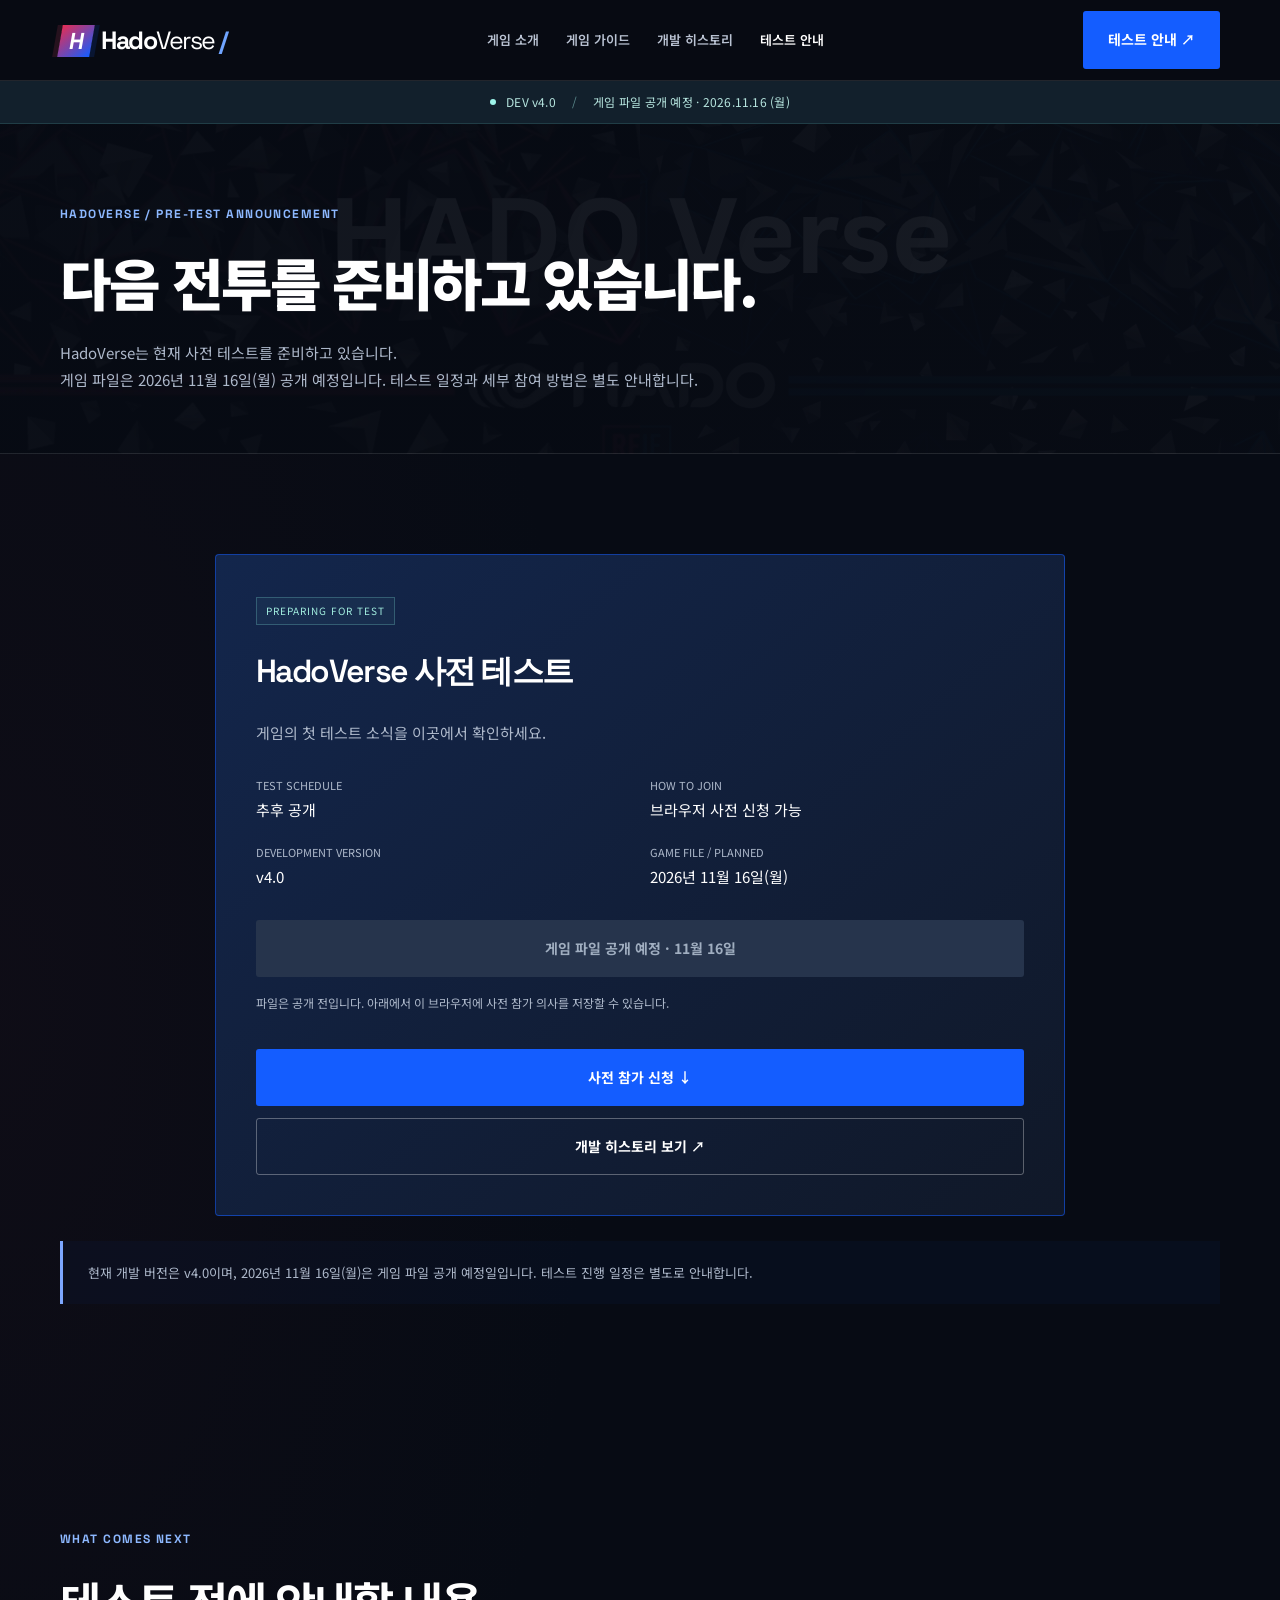
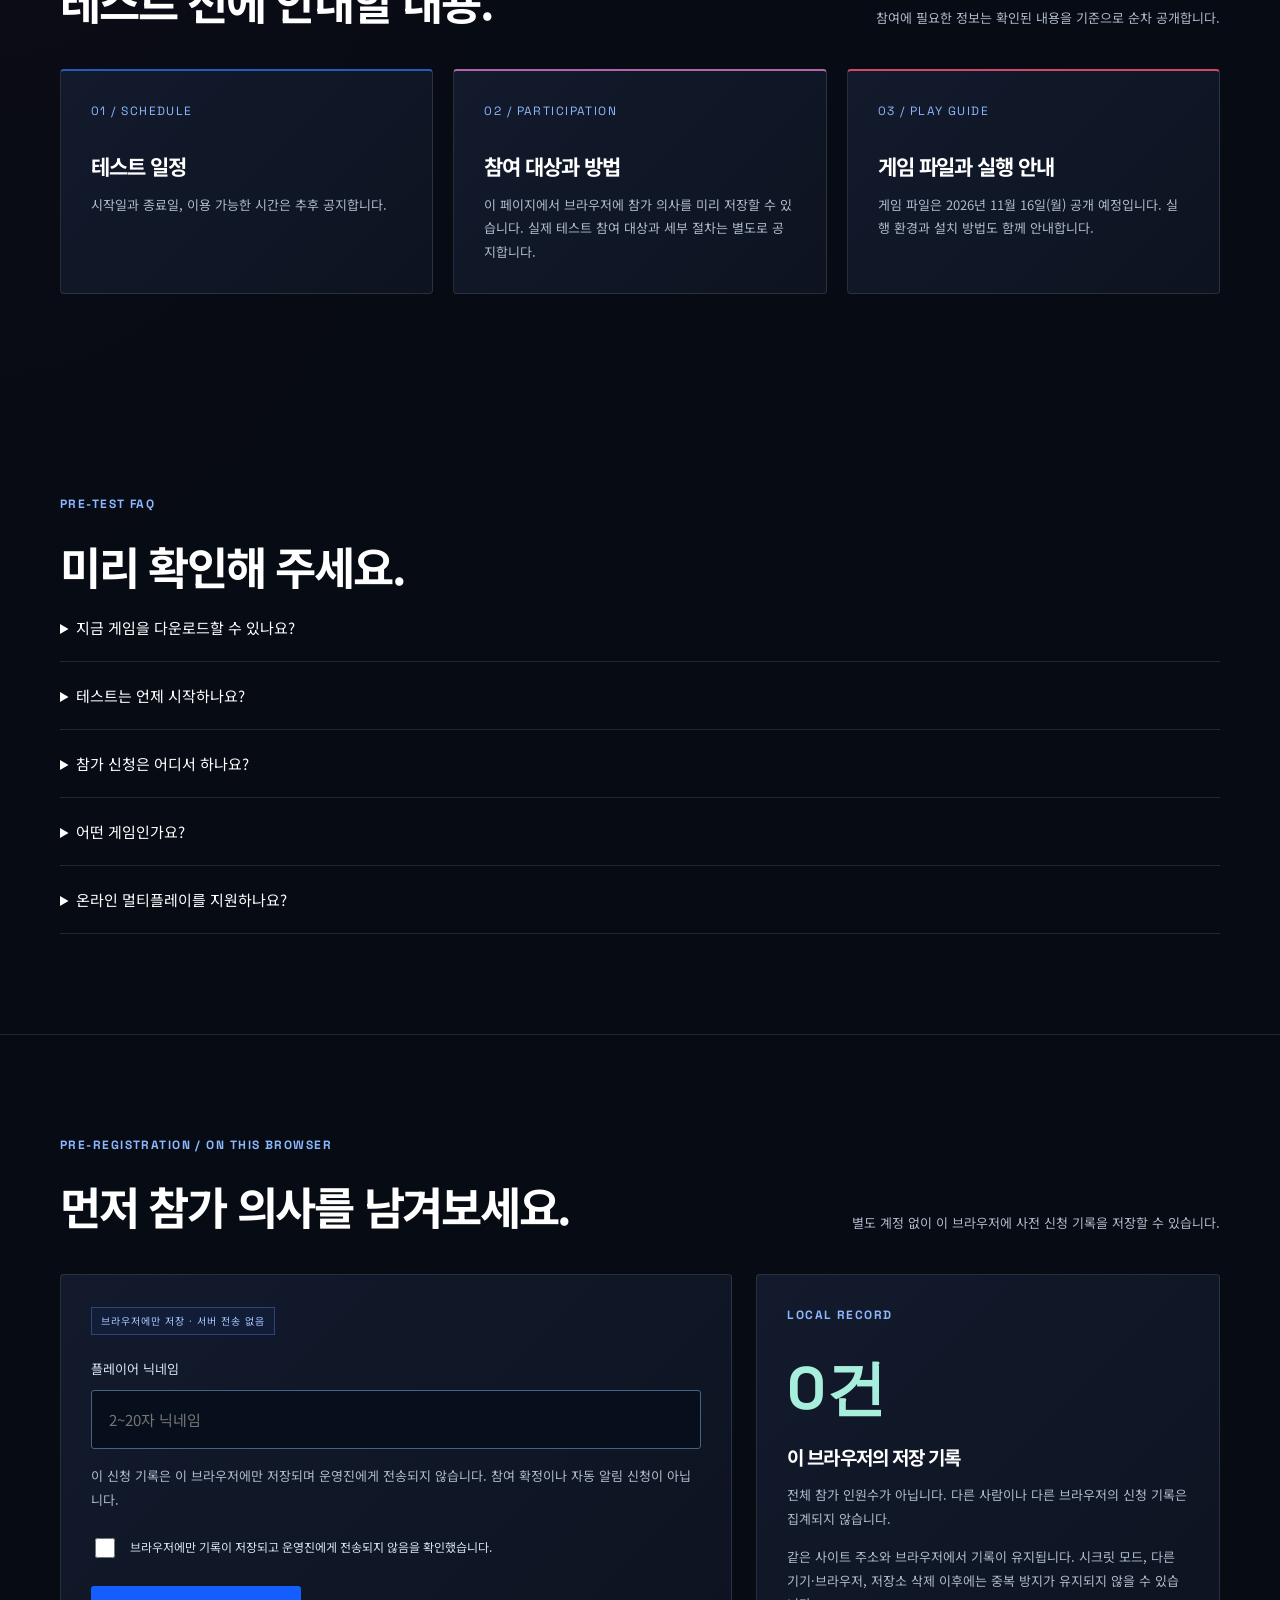
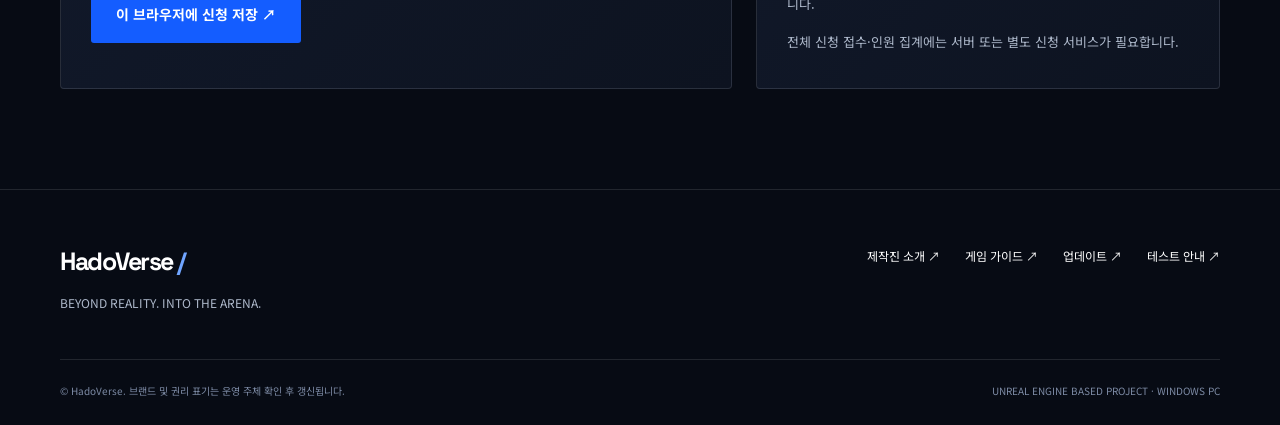
==== download.html @ 00936b9b "Add files via upload" ====
<!DOCTYPE html><html lang="ko"><head><meta charset="UTF-8"><meta name="viewport" content="width=device-width, initial-scale=1"><meta name="description" content="HadoVerse 사전 테스트 소식과 게임 소개, 개발 이력 및 FORMETA 제작진을 확인하세요."><meta name="theme-color" content="#070B14"><meta property="og:title" content="HadoVerse 테스트 안내"><meta property="og:description" content="속도, 전략, 에너지 컨트롤이 만나는 미래형 아레나."><meta property="og:image" content="assets/images/hado-title.webp"><meta property="og:type" content="website"><meta property="og:locale" content="ko_KR"><title>HadoVerse 테스트 안내</title><link rel="stylesheet" href="css/style.css"><link rel="stylesheet" href="css/responsive.css"></head><body><a class="skip" href="#main">본문으로 건너뛰기</a><header><div class="wrap nav"><a class="brand" href="index.html" aria-label="HadoVerse 홈"><span class="brandmark">H</span>Hado<span style="font-weight:400">Verse</span><i> /</i></a><button class="menu" aria-label="메뉴 열기" aria-expanded="false" aria-controls="navigation">☰</button><nav class="links" id="navigation" aria-label="주 메뉴"><a href="index.html#about">게임 소개</a><a href="guide.html">게임 가이드</a><a href="updates.html">개발 히스토리</a><a href="download.html">테스트 안내</a></nav><a class="btn" href="download.html">테스트 안내 ↗</a></div></header><div class="pretest-strip"><span class="status-dot"></span>DEV v4.0 <span class="strip-divider">/</span> 게임 파일 공개 예정 · 2026.11.16 (월)</div><main id="main"><section class="subhero"><div class="wrap"><div class="eyebrow">HADOVERSE / PRE-TEST ANNOUNCEMENT</div><h1>다음 전투를 준비하고 있습니다.</h1><p>HadoVerse는 현재 사전 테스트를 준비하고 있습니다.<br>게임 파일은 2026년 11월 16일(월) 공개 예정입니다. 테스트 일정과 세부 참여 방법은 별도 안내합니다.</p></div></section><section class="block"><div class="wrap"><div class="download-grid"><article class="release"><span class="tag">PREPARING FOR TEST</span><h2>HadoVerse 사전 테스트</h2><p>게임의 첫 테스트 소식을 이곳에서 확인하세요.</p><dl><div><dt>TEST SCHEDULE</dt><dd>추후 공개</dd></div><div><dt>HOW TO JOIN</dt><dd>브라우저 사전 신청 가능</dd></div><div><dt>DEVELOPMENT VERSION</dt><dd data-version></dd></div><div><dt>GAME FILE / PLANNED</dt><dd data-planned-date>2026년 11월 16일(월)</dd></div></dl><button class="btn" disabled>게임 파일 공개 예정 · 11월 16일</button><p class="note">파일은 공개 전입니다. 아래에서 이 브라우저에 사전 참가 의사를 저장할 수 있습니다.</p><div class="actions"><a href="#register" class="btn">사전 참가 신청 ↓</a><a href="updates.html" class="btn outline">개발 히스토리 보기 ↗</a></div></article></div><div class="notice">현재 개발 버전은 v4.0이며, 2026년 11월 16일(월)은 게임 파일 공개 예정일입니다. 테스트 진행 일정은 별도로 안내합니다.</div></div></section><section class="block"><div class="wrap"><div class="section-head"><div><div class="eyebrow">WHAT COMES NEXT</div><h2>테스트 전에 안내할 내용.</h2></div><p>참여에 필요한 정보는 확인된 내용을 기준으로 순차 공개합니다.</p></div><div class="rules"><article class="card"><div class="number">01 / SCHEDULE</div><h3>테스트 일정</h3><p>시작일과 종료일, 이용 가능한 시간은 추후 공지합니다.</p></article><article class="card"><div class="number">02 / PARTICIPATION</div><h3>참여 대상과 방법</h3><p>이 페이지에서 브라우저에 참가 의사를 미리 저장할 수 있습니다. 실제 테스트 참여 대상과 세부 절차는 별도로 공지합니다.</p></article><article class="card"><div class="number">03 / PLAY GUIDE</div><h3>게임 파일과 실행 안내</h3><p>게임 파일은 2026년 11월 16일(월) 공개 예정입니다. 실행 환경과 설치 방법도 함께 안내합니다.</p></article></div></div></section><section class="block"><div class="wrap"><div class="eyebrow">PRE-TEST FAQ</div><h2>미리 확인해 주세요.</h2><details><summary>지금 게임을 다운로드할 수 있나요?</summary><p>현재는 다운로드를 제공하지 않습니다. 게임 파일은 2026년 11월 16일(월) 공개 예정입니다.</p></details><details><summary>테스트는 언제 시작하나요?</summary><p>일정은 아직 확정되지 않았습니다. 확정되면 이 페이지에서 안내합니다.</p></details><details><summary>참가 신청은 어디서 하나요?</summary><p>이 페이지의 사전 참가 신청에서 기록을 저장할 수 있습니다. 브라우저에만 저장되며 운영진에게 전송되지 않습니다. 실제 참여 절차는 별도 공지합니다.</p></details><details><summary>어떤 게임인가요?</summary><p>HadoVerse는 Unreal Engine 기반 아레나 액션 게임입니다. 초기 체험 버전에서 AI 1:1 대전 및 플레이 체험을 구현했으며, 테스트 제공 콘텐츠는 별도 안내합니다.</p></details><details><summary>온라인 멀티플레이를 지원하나요?</summary><p>이번 테스트의 제공 기능과 온라인 멀티플레이 지원 여부는 확정 후 안내합니다.</p></details></div></section><section class="block registration-section" id="register"><div class="wrap"><div class="section-head"><div><div class="eyebrow">PRE-REGISTRATION / ON THIS BROWSER</div><h2>먼저 참가 의사를 남겨보세요.</h2></div><p>별도 계정 없이 이 브라우저에 사전 신청 기록을 저장할 수 있습니다.</p></div><div class="registration-layout"><div class="card registration-card"><span class="tag">브라우저에만 저장 · 서버 전송 없음</span><form id="registration-form"><label for="registration-name">플레이어 닉네임</label><input id="registration-name" name="nickname" type="text" minlength="2" maxlength="20" placeholder="2~20자 닉네임" autocomplete="nickname" required aria-describedby="registration-help"><p id="registration-help" class="note">이 신청 기록은 이 브라우저에만 저장되며 운영진에게 전송되지 않습니다. 참여 확정이나 자동 알림 신청이 아닙니다.</p><label class="registration-consent"><input id="registration-consent" type="checkbox" required><span>브라우저에만 기록이 저장되고 운영진에게 전송되지 않음을 확인했습니다.</span></label><button type="submit" class="btn" id="registration-submit">이 브라우저에 신청 저장 ↗</button></form><div id="registration-receipt" hidden><h3>신청 기록을 저장했습니다.</h3><p id="registration-saved-name"></p><p id="registration-saved-date" class="note"></p><p class="note">이 브라우저에는 이미 기록이 있어 추가 신청할 수 없습니다. 파일 공개일에 이 페이지를 다시 확인해 주세요.</p></div><p id="registration-message" role="status" aria-live="polite" class="note"></p><noscript><p>신청 기록 저장에는 JavaScript가 필요합니다.</p></noscript></div><aside class="card registration-info"><div class="eyebrow">LOCAL RECORD</div><span class="registration-count" id="registration-count">—</span><h3>이 브라우저의 저장 기록</h3><p>전체 참가 인원수가 아닙니다. 다른 사람이나 다른 브라우저의 신청 기록은 집계되지 않습니다.</p><p class="note">같은 사이트 주소와 브라우저에서 기록이 유지됩니다. 시크릿 모드, 다른 기기·브라우저, 저장소 삭제 이후에는 중복 방지가 유지되지 않을 수 있습니다.</p><p class="note">전체 신청 접수·인원 집계에는 서버 또는 별도 신청 서비스가 필요합니다.</p></aside></div></div></section></main><footer><div class="wrap"><div class="footer-top"><div><a class="brand" href="index.html">HadoVerse<i> /</i></a><p>BEYOND REALITY. INTO THE ARENA.</p></div><div class="footer-links"><a href="updates.html#history-v1">제작진 소개 ↗</a><a href="guide.html">게임 가이드 ↗</a><a href="updates.html">업데이트 ↗</a><a href="download.html">테스트 안내 ↗</a></div></div><div class="footer-bottom"><span>© HadoVerse. 브랜드 및 권리 표기는 운영 주체 확인 후 갱신됩니다.</span><span>UNREAL ENGINE BASED PROJECT · WINDOWS PC</span></div></div></footer><script src="js/config.js"></script><script src="js/main.js"></script><script src="js/download.js"></script><script src="js/registration.js"></script></body></html>
---- css/style.css ----
@import url('https://fonts.googleapis.com/css2?family=Noto+Sans+KR:wght@400;500;600;700;800;900&family=Space+Grotesk:wght@400;500;600;700&display=swap');
:root{--blue:#145dff;--lime:#d8ff45;--bg:#070b14;--surface:#101828;--muted:#a0aec0;--line:#ffffff20}*{box-sizing:border-box}html{scroll-behavior:smooth;scroll-padding-top:100px}body{margin:0;background:var(--bg);color:white;font:15px/1.8 'Noto Sans KR',sans-serif}a{color:inherit;text-decoration:none}button{font:inherit;cursor:pointer}button,a{touch-action:manipulation}button:focus-visible,a:focus-visible,summary:focus-visible{outline:3px solid var(--lime);outline-offset:5px}h1,h2,h3,p{margin:0}h1,h2,h3{line-height:1.25;letter-spacing:-.05em}h1{font-size:clamp(42px,5.5vw,78px);font-weight:900}h2{font-size:clamp(30px,3.5vw,48px)}h3{font-size:24px}p{color:var(--muted)}.wrap{max-width:1240px;margin:auto;padding:0 40px}.mono,.eyebrow,.number{font-family:'Space Grotesk',sans-serif;letter-spacing:.12em}.eyebrow{font-size:12px;font-weight:700;color:var(--lime);margin-bottom:22px}.skip{position:fixed;top:-100px;z-index:999;background:var(--lime);color:#070b14;padding:12px}.skip:focus{top:0}header{position:sticky;top:0;z-index:50;border-bottom:1px solid var(--line);background:#070b14e8;backdrop-filter:blur(20px)}.nav{height:84px;display:flex;align-items:center;justify-content:space-between;gap:25px}.brand{font:700 25px 'Space Grotesk',sans-serif;letter-spacing:-1.5px;white-space:nowrap}.brand i{color:var(--lime);font-style:normal}.brandmark{display:inline-grid;place-items:center;background:var(--blue);width:32px;height:32px;margin-right:9px;transform:skew(-10deg);font-size:23px}.links{display:flex;gap:27px;font-size:13px;font-weight:600}.links a{color:#bac3d3}.links a:hover,.links a[aria-current]{color:white}.btn{display:inline-flex;align-items:center;justify-content:center;gap:15px;padding:15px 24px;background:var(--blue);border:1px solid transparent;color:white;font-weight:700;font-size:14px;transition:background .2s,transform .2s}.btn:hover{background:#3474ff;transform:translateY(-2px)}.btn.outline{background:transparent;border-color:#ffffff50}.btn.light{background:var(--lime);color:#070b14}.btn:disabled{cursor:not-allowed;transform:none;background:#26344c;color:#a0aec0}.menu{display:none;color:white;background:none;border:1px solid var(--line);padding:8px 13px}.hero{position:relative;min-height:690px;overflow:hidden;isolation:isolate;display:flex;align-items:center;border-bottom:1px solid var(--line)}.hero .wrap{width:100%;position:relative;z-index:3}.hero-copy{max-width:660px;padding:88px 0 100px}.hero h1{margin-bottom:25px}.hero p{font-size:16px;max-width:520px}.actions{display:flex;gap:12px;flex-wrap:wrap;margin-top:35px}.arena{position:absolute;inset:0;overflow:hidden;background:radial-gradient(ellipse at 74% 40%,#12329a88,transparent 50%),linear-gradient(130deg,#070b14 24%,#0a1328 72%,#192b43);z-index:-2}.arena:after{content:'';position:absolute;inset:0;background:linear-gradient(90deg,#070b14 10%,#070b14cc 35%,transparent 80%),linear-gradient(0deg,#070b14,transparent 35%)}.court{position:absolute;width:900px;height:640px;top:90px;left:48%;border:2px solid #416bff;transform:perspective(700px) rotateX(60deg) rotateZ(-30deg);background:repeating-linear-gradient(0deg,transparent 0 79px,#2753b63b 80px),repeating-linear-gradient(90deg,transparent 0 79px,#2753b63b 80px);box-shadow:0 0 80px #145dff40,inset 0 0 90px #145dff30}.court:before{content:'';position:absolute;inset:70px;border:2px solid #64d9ff55}.orb{position:absolute;left:74%;top:35%;width:145px;height:145px;border:2px solid #d8ff4580;border-radius:50%;background:radial-gradient(circle at 30% 30%,#efffc0,#a0da1570 15%,#4f82ff20 65%);box-shadow:0 0 85px #145dff88}.orb:before,.orb:after{content:'';position:absolute;inset:-25px;border:1px solid #d8ff452e;border-radius:50%;transform:rotateX(65deg) rotate(-30deg)}.orb:after{inset:-50px;transform:rotateY(65deg)}.media-label{position:absolute;right:30px;bottom:26px;z-index:5;font:10px 'Space Grotesk',sans-serif;color:#b3c1dc;letter-spacing:.16em;border:1px solid #ffffff30;padding:7px 12px;background:#070b14b0}.hero-foot{position:absolute;bottom:28px;left:40px;z-index:5;font-size:10px;color:#9ba9c1;letter-spacing:.2em}.stats{display:grid;grid-template-columns:repeat(3,1fr);border-bottom:1px solid var(--line)}.stat{padding:25px 30px;border-right:1px solid var(--line);display:flex;align-items:center;justify-content:center;gap:18px}.stat:last-child{border:0}.stat b{font:600 34px 'Space Grotesk',sans-serif}.stat span{font-size:11px;color:var(--muted)}section.block{padding:100px 0}.section-head{display:flex;justify-content:space-between;align-items:end;gap:25px;margin-bottom:40px}.section-head p{max-width:370px;font-size:13px}.split{display:grid;grid-template-columns:1fr 1fr;gap:65px;align-items:center}.copy p{margin-top:24px}.media{position:relative;min-height:350px;border:1px solid var(--line);overflow:hidden;background:#0d1527}.media .arena{z-index:0}.media .arena:after{background:linear-gradient(0deg,#070b14aa,transparent)}.media .court{left:4%;top:-20px}.media .orb{left:55%;top:20%;width:100px;height:100px}.placeholder-title{position:absolute;bottom:40px;left:30px;font:600 26px 'Space Grotesk',sans-serif;letter-spacing:.04em;z-index:2}.tag{display:inline-block;color:var(--lime);font-size:10px;padding:4px 9px;border:1px solid #d8ff4540;background:#d8ff450b;letter-spacing:.1em}.rules,.features{display:grid;grid-template-columns:repeat(3,1fr);gap:20px}.card{padding:30px;background:var(--surface);border:1px solid var(--line)}.card .number{color:var(--lime);font-size:12px;margin-bottom:30px}.card h3{font-size:21px;margin-bottom:14px}.card p{font-size:13px}.modes{display:grid;grid-template-columns:repeat(4,1fr);gap:15px}.mode{position:relative;min-height:330px;border:1px solid var(--line);padding:25px;display:flex;flex-direction:column;justify-content:end;overflow:hidden;background:linear-gradient(160deg,#12203b,#0a101d);transition:transform .25s,border-color .25s}.mode:hover{transform:translateY(-7px);border-color:var(--accent)}.mode:before{content:'';position:absolute;width:170px;height:170px;top:30px;left:26%;border:2px solid var(--accent);transform:rotate(30deg);opacity:.5;box-shadow:inset 0 0 50px #145dff44}.mode:nth-child(2):before{border-radius:50%}.mode:nth-child(3):before{border-radius:50% 50% 10% 10%;transform:rotate(0)}.mode:nth-child(4):before{transform:rotate(45deg);width:110px;height:110px;top:65px}.mode .number{position:absolute;top:20px;left:22px;color:var(--accent);font-size:11px}.mode h3{position:relative;font:600 24px 'Space Grotesk',sans-serif;margin-bottom:10px}.mode p{position:relative;font-size:12px}.mode .tag{align-self:start;margin-top:15px;color:var(--muted);border-color:var(--line)}.gallery{display:grid;grid-template-columns:repeat(3,1fr);gap:16px}.gallery button{padding:0;text-align:left;color:white;width:100%;cursor:zoom-in}.gallery .media{min-height:225px}.gallery .placeholder-title{font-size:18px;bottom:45px}.gallery .media-label{left:15px;right:auto;bottom:15px;font-size:8px}.gallery img{width:100%;height:225px;object-fit:cover;display:block}.cta{padding:75px 40px;background:var(--blue);position:relative;overflow:hidden;display:flex;justify-content:space-between;align-items:center;gap:30px}.cta h2{font-family:'Space Grotesk',sans-serif;font-size:clamp(28px,4vw,50px);letter-spacing:-.04em}.cta p{color:#d1e0ff;margin-top:15px}.cta .eyebrow{color:var(--lime)}footer{padding:55px 0 25px;border-top:1px solid var(--line)}.footer-top{display:flex;justify-content:space-between;gap:25px}.footer-top p{font-size:12px;margin-top:15px}.footer-links{display:flex;gap:25px;font-size:12px}.footer-bottom{margin-top:45px;padding-top:22px;border-top:1px solid var(--line);display:flex;justify-content:space-between;font-size:10px;color:#7d8ba5}.subhero{padding:80px 0 60px;background:radial-gradient(ellipse at 85% 0%,#145dff24,transparent 55%)}.subhero h1{font-size:56px}.subhero p{margin-top:22px}.download-grid{display:grid;grid-template-columns:1.5fr 1fr;gap:24px}.release{padding:40px;border:1px solid #145dff88;background:linear-gradient(140deg,#13264c,#101828)}.release h2{font:600 32px 'Space Grotesk',sans-serif;margin:25px 0}.release dl{display:grid;grid-template-columns:1fr 1fr;gap:20px;margin:30px 0}.release dt{color:var(--muted);font-size:11px}.release dd{margin:0;font-size:15px}.release .btn{width:100%}.note{font-size:12px;margin-top:15px}.steps{counter-reset:step;display:grid;grid-template-columns:repeat(5,1fr);gap:15px}.step{border-top:1px solid var(--line);padding:20px 0}.step:before{counter-increment:step;content:'STEP 0' counter(step);font:12px 'Space Grotesk',sans-serif;letter-spacing:.12em;color:var(--lime)}.step h3{font-size:16px;margin:22px 0 12px}.step p{font-size:12px}.requirements{width:100%;border-collapse:collapse;font-size:13px}.requirements th,.requirements td{text-align:left;border-bottom:1px solid var(--line);padding:20px}.requirements th{background:var(--surface)}details{border-bottom:1px solid var(--line);padding:20px 0}summary{font-size:15px;cursor:pointer}details p{padding:16px 20px 0 0;font-size:13px}.controls{display:grid;grid-template-columns:repeat(5,1fr);gap:15px}.controls .card{padding:25px 20px}.key{display:block;border:1px solid #ffffff40;text-align:center;padding:16px;font-size:14px;margin-bottom:22px;font-family:'Space Grotesk',sans-serif}.controls h3{font-size:15px}.notice{padding:20px 25px;border-left:3px solid var(--lime);background:#d8ff4508;font-size:13px;color:var(--muted);margin:25px 0}.empty{padding:50px;border:1px dashed #ffffff30;text-align:center}.empty h3{margin-bottom:16px}.modal{border:1px solid #ffffff40;background:#0b1222;color:white;padding:20px;width:min(95vw,1000px);max-height:95vh}.modal::backdrop{background:#000d;backdrop-filter:blur(6px)}.modal .media{min-height:55vh}.modal img{max-width:100%;max-height:65vh;display:block;margin:auto}.modal-tools{display:flex;justify-content:space-between;gap:15px;margin-top:15px}.modal button{background:#18243b;color:white;border:1px solid var(--line);padding:10px 18px}.reveal{transition:opacity .5s,transform .5s}.js-motion .reveal:not(.shown){opacity:0;transform:translateY(15px)}.hidden,[hidden]{display:none!important}.video{position:absolute;inset:0;width:100%;height:100%;object-fit:cover;z-index:-1;opacity:.45}code{overflow-wrap:anywhere;color:#c7d7f5}
/* Supplied HadoVerse artwork: red/blue identity + cosmic arena photography */
:root{--surface:#101522;--red:#ef476c;--muted:#aeb9cb;--line:#ffffff1c}
body{background:radial-gradient(ellipse at 0 28%,#42192720,transparent 33%),#070b14}
header{background:#080b13ee}.nav{height:80px}.brandmark{background:linear-gradient(135deg,#e52d54,var(--blue));box-shadow:-5px 0 0 #ef476c22,5px 0 0 #145dff22}.brand i{color:#70a5ff}
.image-hero{height:min(820px,calc(58vw + 130px));min-height:710px;display:flex;align-items:flex-end;background:#080a11;isolation:isolate}
.hero-art{position:absolute;inset:0;width:100%;height:100%;object-fit:cover;object-position:center 35%;z-index:-3}
.hero-shade{position:absolute;inset:0;z-index:-2;background:linear-gradient(0deg,#070b14 0%,#070b14e8 13%,#070b14b5 30%,#070b1420 52%,transparent 72%,#070b1445)}
.image-hero .wrap{z-index:1}.image-hero .hero-copy{padding:0 0 55px;max-width:760px}.image-hero h1{font-size:clamp(36px,3.9vw,57px);line-height:1.25;margin-bottom:16px;letter-spacing:-.055em;text-wrap:balance}.image-hero p{color:#d0d9e8;font-size:14px}.image-hero .eyebrow{margin-bottom:13px;color:#9dc4ff}.image-hero .actions{margin-top:25px}.hero-kicker{position:absolute;top:26px;left:40px;right:40px;display:flex;justify-content:space-between;color:#d2d9e5;font-size:10px;letter-spacing:.18em}.hero-kicker span:first-child:before{content:'';display:inline-block;background:#ef476c;width:6px;height:6px;margin-right:10px;border-radius:50%}.hero-scroll{position:absolute;right:40px;bottom:55px;font-size:10px;letter-spacing:.15em;color:#aeb9cb}.hero-scroll span{display:inline-block;margin-left:10px;font-size:17px}
.btn{border-radius:3px;min-height:48px}.btn.outline:hover{border-color:#9dc4ff;background:#145dff18}.btn.light{background:white;color:#0a1325}.btn.light:hover{background:#dfeaff}.eyebrow{color:#8db8ff}.stats{background:#0c1220;border:1px solid var(--line);position:relative;margin-top:-1px}.stats b{font-size:38px}.stat{padding:28px 30px}.stat:first-child b{color:#f2849d}.stat:last-child b{color:#87b4ff}.number{color:#8db8ff!important}
.split{grid-template-columns:1.16fr 1fr;gap:55px}.game-media{margin:0;position:relative;background:#101522;border:1px solid #ffffff24;overflow:hidden;align-self:center}.game-media img{width:100%;height:auto;aspect-ratio:16/9;object-fit:contain;display:block;background:#0a0e18}.game-media figcaption{display:flex;align-items:center;gap:9px;padding:14px 17px;font-family:'Space Grotesk','Noto Sans KR',sans-serif;font-size:10px;letter-spacing:.08em;color:#c1cada;background:#101522}.image-dot{height:5px;width:5px;background:#ef7298;border-radius:50%;flex:none}.image-index{margin-left:auto;font-size:9px;color:#7485a0}.copy h2{font-family:'Space Grotesk','Noto Sans KR',sans-serif;font-size:42px}.copy p{font-size:14px}.card{background:linear-gradient(135deg,#121a2c,#0d1320);border-radius:4px}.rules .card{border-top:2px solid #285abe}.rules .card:nth-child(2){border-top-color:#b166aa}.rules .card:nth-child(3){border-top-color:#d6466c}
.mode{border-radius:4px;background:linear-gradient(160deg,#152038,#0a101d)}.mode:after{content:'';position:absolute;inset:0;background-image:linear-gradient(0deg,#070b14 1%,#070b1450 60%),url('../assets/images/hado-title.webp');background-size:cover;background-position:center;opacity:.22;pointer-events:none}.mode .number,.mode h3,.mode p,.mode .tag{z-index:2}.mode:before{z-index:1;opacity:.7}.mode .tag{font-size:10px}.mode:hover:after{opacity:.35}
.gallery{grid-template-columns:1.45fr 1fr;gap:22px}.gallery button{display:block;border:1px solid #ffffff24;border-radius:4px;background:#101522;overflow:hidden;min-width:0;cursor:zoom-in;transition:transform .25s,border-color .25s}.gallery button:hover{transform:translateY(-5px);border-color:#729fff}.gallery img{height:auto;aspect-ratio:16/9;object-fit:contain;background:#05070c;transition:filter .25s}.gallery button:hover img{filter:brightness(1.1)}.gallery-caption{display:flex;justify-content:space-between;align-items:center;gap:15px;padding:17px 20px;color:white}.gallery-caption strong{font:500 13px 'Space Grotesk','Noto Sans KR',sans-serif;letter-spacing:.02em}.gallery-caption span{font-size:11px;color:#9eaec6}.gallery-caption b{font-size:20px;color:#8db8ff;font-weight:400}.gallery button:nth-child(2){align-self:start}
.cta{background:#101b35;border:1px solid #2854a1;border-radius:4px;isolation:isolate;gap:25px}.cta:before{content:'';position:absolute;inset:0;z-index:-1;background:linear-gradient(90deg,#0a1739f5,#0a1739d9 55%,#0a173980),url('../assets/images/hado-hero.webp') center 50%/cover;opacity:.9}.cta h2{font-size:45px}.cta .eyebrow{color:#8db8ff}.cta p{color:#c8d4eb}.subhero{background:linear-gradient(110deg,#070b14f5,#070b14ed),url('../assets/images/hado-title.webp') center 25%/cover;border-bottom:1px solid var(--line)}.download-grid{align-items:stretch}.download-grid .game-media{align-self:center}.release{border-radius:4px}.guide-visual{padding-top:45px}.guide-visual .game-media{max-width:1000px;margin:auto}.guide-visual img{max-height:530px}.tag{color:#a9c8ff;border-color:#6494ff55;background:#145dff10}.notice{border-left-color:#7da7ff;background:#145dff0a}.requirements caption{color:#9bbcff}
@media(min-width:1500px){.image-hero{height:860px;min-height:860px}.image-hero .hero-copy{padding-bottom:65px}.hero-shade{background:linear-gradient(0deg,#070b14 0%,#070b14ed 10%,#070b14b5 27%,#070b1420 47%,transparent 65%)}}
@media(max-width:1000px){.hero-scroll{display:none}.image-hero{min-height:650px;height:720px}.hero-art{object-fit:cover;object-position:center top}.hero-shade{background:linear-gradient(0deg,#070b14 0%,#070b14ed 22%,#070b1490 42%,transparent 68%)}.split{gap:30px}.copy h2{font-size:34px}.gallery{grid-template-columns:1fr 1fr}.gallery-caption{padding:15px;align-items:start}.gallery-caption span{display:block}.cta h2{font-size:35px}}
@media(max-width:700px){.nav{height:70px}.image-hero{display:block;height:auto;min-height:0;overflow:hidden}.hero-art{position:relative;inset:auto;object-fit:contain;object-position:center;width:100%;height:auto;aspect-ratio:16/9;z-index:0}.hero-shade{background:linear-gradient(0deg,#070b14 1%,transparent 100%);top:0;bottom:auto;height:calc(100vw * .5625);z-index:0;opacity:.2}.hero-kicker{display:none}.image-hero .hero-copy{padding:30px 0 40px;max-width:none}.image-hero h1{font-size:clamp(30px,6.8vw,44px);line-height:1.3}.image-hero .eyebrow{font-size:10px}.image-hero p{font-size:13px}.image-hero .actions{gap:10px}.image-hero .btn{padding:13px 16px;font-size:12px}.split{grid-template-columns:1fr}.stats b{font-size:28px}.stat{padding:22px 8px}.copy h2{font-size:34px}.gallery{grid-template-columns:1fr}.gallery-caption{padding:16px}.game-media figcaption{font-size:9px;gap:6px;padding:12px}.image-index{font-size:8px}.cta h2{font-size:32px}.cta{padding:40px 25px}.footer-links a{padding:8px 0}.hero .actions{margin-top:23px}}
@media(prefers-reduced-motion:reduce){.gallery button,.gallery img,.mode{transition:none}.gallery button:hover{transform:none}}
---- css/responsive.css ----
@media(max-width:1000px){.wrap{padding:0 25px}.links{gap:16px}.nav>.btn{display:none}.modes{grid-template-columns:repeat(2,1fr)}.split{gap:30px}.steps{grid-template-columns:repeat(3,1fr)}.controls{grid-template-columns:repeat(3,1fr)}}@media(max-width:700px){.nav{height:70px}.menu{display:block}.links{display:none;position:absolute;top:70px;left:0;right:0;padding:25px;background:#0b1222;flex-direction:column;border-bottom:1px solid var(--line)}.links.open{display:flex}.hero{min-height:650px}.hero-copy{padding:70px 0 100px}.hero p{font-size:14px}.hero .orb{left:60%;opacity:.5}.hero .arena:after{background:linear-gradient(90deg,#070b14ed,#070b1470)}.hero-foot{left:25px;font-size:8px}.stats .stat{padding:20px 8px;display:block;text-align:center}.stat b{font-size:27px}.stat span{display:block;margin-top:6px}.split,.download-grid{grid-template-columns:1fr}.rules,.features{grid-template-columns:1fr}.section-head{display:block}.section-head>p{margin-top:20px}.gallery{grid-template-columns:1fr 1fr}.gallery .media{min-height:180px}.gallery .placeholder-title{font-size:13px;left:15px}.modes{gap:10px}.mode{min-height:300px;padding:18px}.mode h3{font-size:21px}.mode:before{left:15%;width:130px;height:130px}.block,section.block{padding:65px 0}.cta{display:block;padding:45px 25px}.cta .btn{margin-top:30px}.footer-top,.footer-bottom{display:block}.footer-links{margin-top:28px;flex-wrap:wrap}.footer-bottom span{display:block;margin-top:12px}.subhero h1{font-size:40px}.steps,.controls{grid-template-columns:repeat(2,1fr)}.release{padding:25px}.requirements{font-size:11px}.requirements td,.requirements th{padding:12px 8px}.media{min-height:280px}}@media(prefers-reduced-motion:reduce){html{scroll-behavior:auto}*,*:before,*:after{animation:none!important;transition:none!important}.js-motion .reveal:not(.shown){opacity:1;transform:none}}@media(min-width:1500px){.image-hero{height:860px;min-height:860px}.image-hero .hero-copy{padding-bottom:65px}.hero-shade{background:linear-gradient(0deg,#070b14 0%,#070b14ed 10%,#070b14b5 27%,#070b1420 47%,transparent 65%)}}
@media(max-width:1000px){.hero-scroll{display:none}.image-hero{min-height:650px;height:720px}.hero-art{object-fit:cover;object-position:center top}.hero-shade{background:linear-gradient(0deg,#070b14 0%,#070b14ed 22%,#070b1490 42%,transparent 68%)}.split{gap:30px}.copy h2{font-size:34px}.gallery{grid-template-columns:1fr 1fr}.gallery-caption{padding:15px;align-items:start}.gallery-caption span{display:block}.cta h2{font-size:35px}}
@media(max-width:700px){.nav{height:70px}.image-hero{display:block;height:auto;min-height:0;overflow:hidden}.hero-art{position:relative;inset:auto;object-fit:contain;object-position:center;width:100%;height:auto;aspect-ratio:16/9;z-index:0}.hero-shade{background:linear-gradient(0deg,#070b14 1%,transparent 100%);top:0;bottom:auto;height:calc(100vw * .5625);z-index:0;opacity:.2}.hero-kicker{display:none}.image-hero .hero-copy{padding:30px 0 40px;max-width:none}.image-hero h1{font-size:clamp(30px,6.8vw,44px);line-height:1.3}.image-hero .eyebrow{font-size:10px}.image-hero p{font-size:13px}.image-hero .actions{gap:10px}.image-hero .btn{padding:13px 16px;font-size:12px}.split{grid-template-columns:1fr}.stats b{font-size:28px}.stat{padding:22px 8px}.copy h2{font-size:34px}.gallery{grid-template-columns:1fr}.gallery-caption{padding:16px}.game-media figcaption{font-size:9px;gap:6px;padding:12px}.image-index{font-size:8px}.cta h2{font-size:32px}.cta{padding:40px 25px}.footer-links a{padding:8px 0}.hero .actions{margin-top:23px}}
@media(prefers-reduced-motion:reduce){.gallery button,.gallery img,.mode{transition:none}.gallery button:hover{transform:none}}

/* FORMETA team and pre-test announcement */
.pretest-strip{display:flex;align-items:center;justify-content:center;gap:10px;background:#12202c;color:#b6e5df;border-bottom:1px solid #76e5dd26;padding:10px 20px;font-size:12px;letter-spacing:.02em}.status-dot{width:6px;height:6px;flex:none;background:#9df4e9;border-radius:50%}.strip-divider{color:#5b888c;margin:0 6px}.team-section{background:linear-gradient(180deg,transparent,#1b393524,transparent)}.team-section .eyebrow{color:#99f3e7}.team-grid{display:grid;grid-template-columns:repeat(3,1fr);gap:18px}.team-card{border:1px solid #86e8db26;background:linear-gradient(135deg,#152126,#0d151e);padding:28px;border-radius:4px}.team-card:first-child{border-top:3px solid #99f3e7}.team-no{font-size:10px;color:#779a9e}.team-card h3{font:700 29px 'Space Grotesk',sans-serif;letter-spacing:.01em;margin:24px 0 8px}.team-role{font-size:12px;color:#99e9dd;margin-bottom:17px}.team-card p{font-size:13px;line-height:1.95}.team-posters{margin-top:35px}.team-posters summary{color:#c1ede8}.poster-grid{display:grid;grid-template-columns:1fr 1fr;gap:22px;margin:25px 0}.poster-grid img{display:block;width:100%;height:auto;border:1px solid #8ef2e22b}.poster-grid a:focus-visible{outline-color:#9df4e9}.milestones{display:grid;grid-template-columns:repeat(3,1fr);gap:20px;margin-top:35px}.milestone:first-child{border-top:3px solid #9df4e9}.milestone h2{font-family:'Space Grotesk',sans-serif;font-size:38px}.milestone h3{font-size:19px;margin:18px 0}.milestone p{margin-bottom:20px}.milestone .note{display:block;font-size:11px;color:#8e9fb8}.history-table-wrap{overflow-x:auto}.history-table-wrap table{min-width:560px}.release .tag{color:#a1eddf;background:#8ff9e70b;border-color:#8ff9e73b}
@media(max-width:1000px){.team-grid{grid-template-columns:repeat(2,1fr)}.milestones{grid-template-columns:1fr}}
@media(max-width:700px){.pretest-strip{font-size:10px;gap:6px;padding:10px 12px}.strip-divider{margin:0 3px}.team-grid{grid-template-columns:1fr}.team-card{padding:25px}.team-card h3{margin-top:17px}.poster-grid{grid-template-columns:1fr}.milestone h2{font-size:32px}}

/* Development history: implementation -> experience -> refinement -> connection -> release */
.history-hero{padding:80px 0 65px}.history-hero h1{font:700 clamp(44px,6.9vw,92px)/.98 'Space Grotesk',sans-serif;letter-spacing:-.065em}.history-period{color:#9df4e9}.history-hero>.wrap>p{font-size:17px;margin-top:27px;color:#d1dbe9}.history-intro{display:flex;justify-content:space-between;align-items:center;border-top:1px solid var(--line);margin-top:40px;padding-top:25px;gap:30px}.history-intro>span{font-size:15px;color:#e3edf8}.history-intro p{font-size:12px;margin:0;line-height:1.9}.history-content{padding-top:45px!important}.journey-nav{display:grid;grid-template-columns:repeat(5,1fr);border:1px solid var(--line);margin-bottom:65px;background:#101828;position:relative}.journey-nav a{display:flex;align-items:center;gap:14px;padding:19px 22px;font-size:13px;border-right:1px solid var(--line)}.journey-nav a:last-child{border-right:0}.journey-nav span{font:12px 'Space Grotesk',sans-serif;color:#84a5c8}.journey-nav a:hover{background:#145dff20;color:#a9f4e7}.history-entry{display:grid;grid-template-columns:140px 1fr;position:relative;scroll-margin-top:100px}.history-rail{position:relative;display:flex;flex-direction:column;gap:14px;align-items:flex-start;padding-top:4px}.history-rail:after{content:'';position:absolute;top:75px;bottom:0;width:1px;background:linear-gradient(#78b2a847,#49617c33);left:24px}.history-entry:last-child .history-rail:after{background:linear-gradient(#78b2a847,transparent)}.history-num{font:500 42px/1 'Space Grotesk',sans-serif;letter-spacing:-.06em;color:#88c9c0}.history-step{font-size:11px;letter-spacing:.13em;color:#89a2b5}.history-story{border-bottom:1px solid var(--line);padding-bottom:58px;margin-bottom:58px;max-width:930px}.history-entry:last-child .history-story{margin-bottom:0}.history-meta{display:flex;align-items:center;gap:16px;flex-wrap:wrap;margin-bottom:25px}.history-meta>span:last-child{font-size:11px;color:#94a5ba}.history-meta .tag{color:#a6e9df;border-color:#85e3cf44;background:#62cdb40a}.history-version{font-size:13px;color:#89b8ff;margin-bottom:9px;letter-spacing:.08em}.history-story h2{font-size:clamp(28px,3vw,40px);margin-bottom:27px}.history-lead{font-size:20px;font-weight:600;color:#e2eaf5;line-height:1.65;margin-bottom:20px;letter-spacing:-.035em}.history-paragraphs{max-width:760px}.history-paragraphs p{font-size:14px;line-height:2;margin-bottom:16px;color:#b0bed0;word-break:keep-all;overflow-wrap:anywhere}.history-work{background:#101b2a;border:1px solid #ffffff10;padding:25px 28px;margin-top:28px;border-radius:4px}.history-work h3{font-size:14px;color:#d5e6f7;letter-spacing:0}.history-work ul{padding-left:20px;margin:16px 0 0;color:#a9bdd0;font-size:13px;line-height:2.1}.history-work li::marker{color:#81b4da}.history-note{font-size:12px;line-height:1.9;margin-bottom:0}.patch-section{background:linear-gradient(180deg,#10182866,transparent);border-top:1px solid var(--line)}.patch-section h2{font-family:'Space Grotesk',sans-serif;letter-spacing:-.045em}.patch-empty{text-align:left;background:#0b1322;border-style:solid;padding:35px}.patch-empty h3{font-size:21px;margin:20px 0 14px}.patch-empty p{font-size:13px;line-height:1.9}.patch-legend{display:grid;grid-template-columns:repeat(4,1fr);margin-top:20px;gap:12px}.patch-legend span{font-size:11px;color:#8d9fb5;padding:15px 18px;border:1px solid var(--line)}.patch-legend b{display:block;font:11px 'Space Grotesk',sans-serif;color:#bdd5ee;margin-bottom:5px}
@media(max-width:900px){.history-entry{grid-template-columns:90px 1fr}.journey-nav a{padding:16px;gap:10px}.history-story h2{font-size:30px}.patch-legend{grid-template-columns:repeat(2,1fr)}}
@media(max-width:600px){.history-hero{padding:50px 0 40px}.history-hero h1{font-size:clamp(38px,10vw,60px)}.history-hero>.wrap>p{font-size:13px}.history-intro{display:block;margin-top:28px}.history-intro>span{font-size:13px}.history-intro p{margin-top:15px}.journey-nav{margin-bottom:45px}.journey-nav a{flex-direction:column;gap:7px;padding:13px 6px;font-size:11px;min-height:66px}.journey-nav span{font-size:10px}.history-entry{grid-template-columns:45px 1fr}.history-num{font-size:27px}.history-rail:after{left:12px;top:64px}.history-step{font-size:9px}.history-story{padding-bottom:40px;margin-bottom:40px}.history-story h2{font-size:25px;line-height:1.4;margin-bottom:20px}.history-meta{gap:10px;margin-bottom:20px}.history-meta .tag{font-size:9px}.history-meta>span:last-child{font-size:10px}.history-version{font-size:11px;line-height:1.6}.history-lead{font-size:16px}.history-paragraphs p{font-size:13px;line-height:1.95}.history-work{padding:20px 18px}.history-work ul{padding-left:17px;font-size:12px;line-height:1.95}.history-note{font-size:11px;padding:15px}.patch-empty{padding:25px}.patch-empty h3{font-size:18px}.patch-empty p{font-size:12px}.patch-legend{gap:9px}.patch-legend span{padding:13px}}

.hero-wordmark{position:absolute;z-index:1;top:19%;left:50%;transform:translateX(-50%);font:700 clamp(58px,7.5vw,120px)/1 'Space Grotesk',sans-serif;letter-spacing:-.05em;color:white;white-space:nowrap;text-shadow:0 4px 40px #0008}.controls{grid-template-columns:repeat(3,1fr)}.controls .key{font:600 14px/1.7 'Noto Sans KR',sans-serif;min-height:90px;display:grid;place-items:center}.current-dev{font-size:12px!important;color:#9abbd8!important}.current-dev strong{color:#a8efe0}.registration-layout{display:grid;grid-template-columns:1.45fr 1fr;gap:24px}.registration-card label{display:block;margin:22px 0 10px;color:#d9e4f3;font-size:13px}.registration-card input[type=text]{width:100%;padding:15px 17px;border:1px solid #476181;background:#070f1c;color:white;font:inherit;border-radius:3px;min-height:48px}.registration-card input:focus-visible{outline:2px solid #a5f3de;outline-offset:3px}.registration-card .registration-consent{display:flex;align-items:flex-start;gap:12px;margin:25px 0;font-size:12px;line-height:1.8;cursor:pointer}.registration-consent input{width:20px;height:20px;flex:none;accent-color:#145dff;margin-top:2px}.registration-info p{font-size:13px}.registration-info h3{font-size:19px;margin-bottom:15px}.registration-count{font:700 60px 'Space Grotesk',sans-serif;display:block;color:#a7efdc;margin:15px 0}.registration-card #registration-receipt{margin-top:25px}.registration-card #registration-receipt h3{font-size:24px;margin-bottom:18px}.registration-section{border-top:1px solid var(--line)}
@media(max-width:700px){.hero-wordmark{top:calc(100vw * .13);font-size:11vw}.controls{grid-template-columns:1fr}.controls .key{min-height:65px}.registration-layout{grid-template-columns:1fr}.registration-count{font-size:48px}.pretest-strip{font-size:10px;line-height:1.7}.registration-card{padding:23px}}

/* Full-width first-screen image, preserving its original proportions. */
.image-hero{display:block;width:100%;height:auto;min-height:0;overflow:hidden}
.image-hero .hero-art{display:block;position:relative;inset:auto;width:100%;height:auto;max-width:none;aspect-ratio:16 / 9;object-fit:contain;object-position:center;z-index:0}
.image-hero .hero-shade{position:absolute;top:0;bottom:auto;height:calc(100vw * .5625);background:linear-gradient(0deg,#070b14aa,transparent 18%);z-index:0;pointer-events:none}
.image-hero .hero-copy{padding:42px 0 48px;max-width:820px}
.image-hero .hero-kicker{z-index:1}
#about .game-media img{display:block;width:100%;height:auto;object-fit:contain}
@media(max-width:700px){.image-hero .hero-copy{padding:28px 0 36px}.image-hero .hero-art{height:auto;min-height:0}.image-hero .hero-shade{height:calc(100vw * .5625)}}

.stats{grid-template-columns:repeat(2,minmax(0,1fr))}.history-contributors{margin-top:28px;padding:24px;border:1px solid #8bf0dc30;background:#8bf0dc06;border-radius:4px}.history-contributors h3{font-size:14px;letter-spacing:0;margin-bottom:17px;color:#bbecdf}.contributor-names{display:flex;gap:9px;flex-wrap:wrap}.contributor-names span{border:1px solid #afd5eb28;background:#142234;color:#e0ecf7;padding:8px 12px;font:12px 'Space Grotesk',sans-serif;letter-spacing:.04em}.history-contributors>a{display:inline-block;font-size:12px;margin-top:20px;color:#a8c9ed;min-height:32px}
@media(max-width:700px){.history-contributors{padding:18px}.contributor-names{gap:7px}.contributor-names span{font-size:11px;padding:8px 10px}}

.history-team-details{margin-top:20px}.history-team-details>summary{font-size:13px;color:#a9d4e8;min-height:44px;align-content:center}.history-team-details .team-grid{margin-top:24px;grid-template-columns:repeat(2,minmax(0,1fr))}.history-team-details .team-card{min-width:0}.history-team-details .team-card h3{font-size:25px}@media(max-width:850px){.history-team-details .team-grid{grid-template-columns:1fr}}

/* Compact first screen: use the available viewport instead of stacking artwork and copy. */
.image-hero{display:flex;align-items:flex-end;position:relative;width:100%;height:calc(100svh - var(--site-chrome-height,120px));min-height:460px;max-height:780px;overflow:hidden;background:#070b14}
.image-hero .hero-art{position:absolute;inset:0;display:block;width:100%;height:100%;max-width:none;aspect-ratio:auto;object-fit:cover;object-position:center;z-index:0}
.image-hero .hero-shade{position:absolute;inset:0;width:100%;height:100%;background:linear-gradient(0deg,#070b14fa 0%,#070b14cf 20%,#070b1420 57%,transparent 82%);z-index:1}
.image-hero>.wrap{position:relative;z-index:2;width:100%}.image-hero .hero-copy{padding:0 0 36px;max-width:760px}.image-hero h1{font-size:clamp(32px,3.4vw,50px);line-height:1.25;margin-bottom:12px}.image-hero p{font-size:13px;line-height:1.8}.image-hero .eyebrow{margin-bottom:12px}.image-hero .actions{margin-top:22px}.image-hero .hero-kicker{z-index:2;top:20px}.image-hero .hero-scroll{z-index:2;bottom:35px}
@media(min-width:1500px){.image-hero{height:calc(100svh - var(--site-chrome-height,120px));min-height:460px;max-height:820px}.image-hero .hero-copy{padding-bottom:42px}}
@media(max-width:700px){.image-hero{display:block;height:auto;min-height:0;max-height:none}.image-hero .hero-art{position:relative;inset:auto;display:block;width:100%;height:auto;max-height:35svh;aspect-ratio:16/9;object-fit:contain;background:#070b14}.image-hero .hero-shade{display:none}.image-hero>.wrap{position:relative}.image-hero .hero-copy{padding:20px 0 27px}.image-hero h1{font-size:clamp(27px,6.2vw,36px);margin-bottom:10px}.image-hero p{font-size:12px}.image-hero .eyebrow{font-size:9px;margin-bottom:10px}.image-hero .actions{margin-top:17px;gap:8px}.image-hero .btn{font-size:12px;padding:11px 15px;min-height:44px}}
@media(min-width:701px) and (max-height:650px){.image-hero{min-height:330px;max-height:calc(100svh - var(--site-chrome-height,120px))}.image-hero h1{font-size:31px}.image-hero .hero-copy{padding-bottom:22px}.image-hero p{font-size:12px}.image-hero .actions{margin-top:15px}.image-hero .hero-kicker{display:none}}

#about .split{grid-template-columns:1fr;gap:0}#about .copy{max-width:850px}#about .copy h2 br{display:none}.download-grid{grid-template-columns:1fr;max-width:850px;margin-inline:auto}

.journey-nav{grid-template-columns:repeat(4,minmax(0,1fr))}.history-step{letter-spacing:.02em;white-space:nowrap}
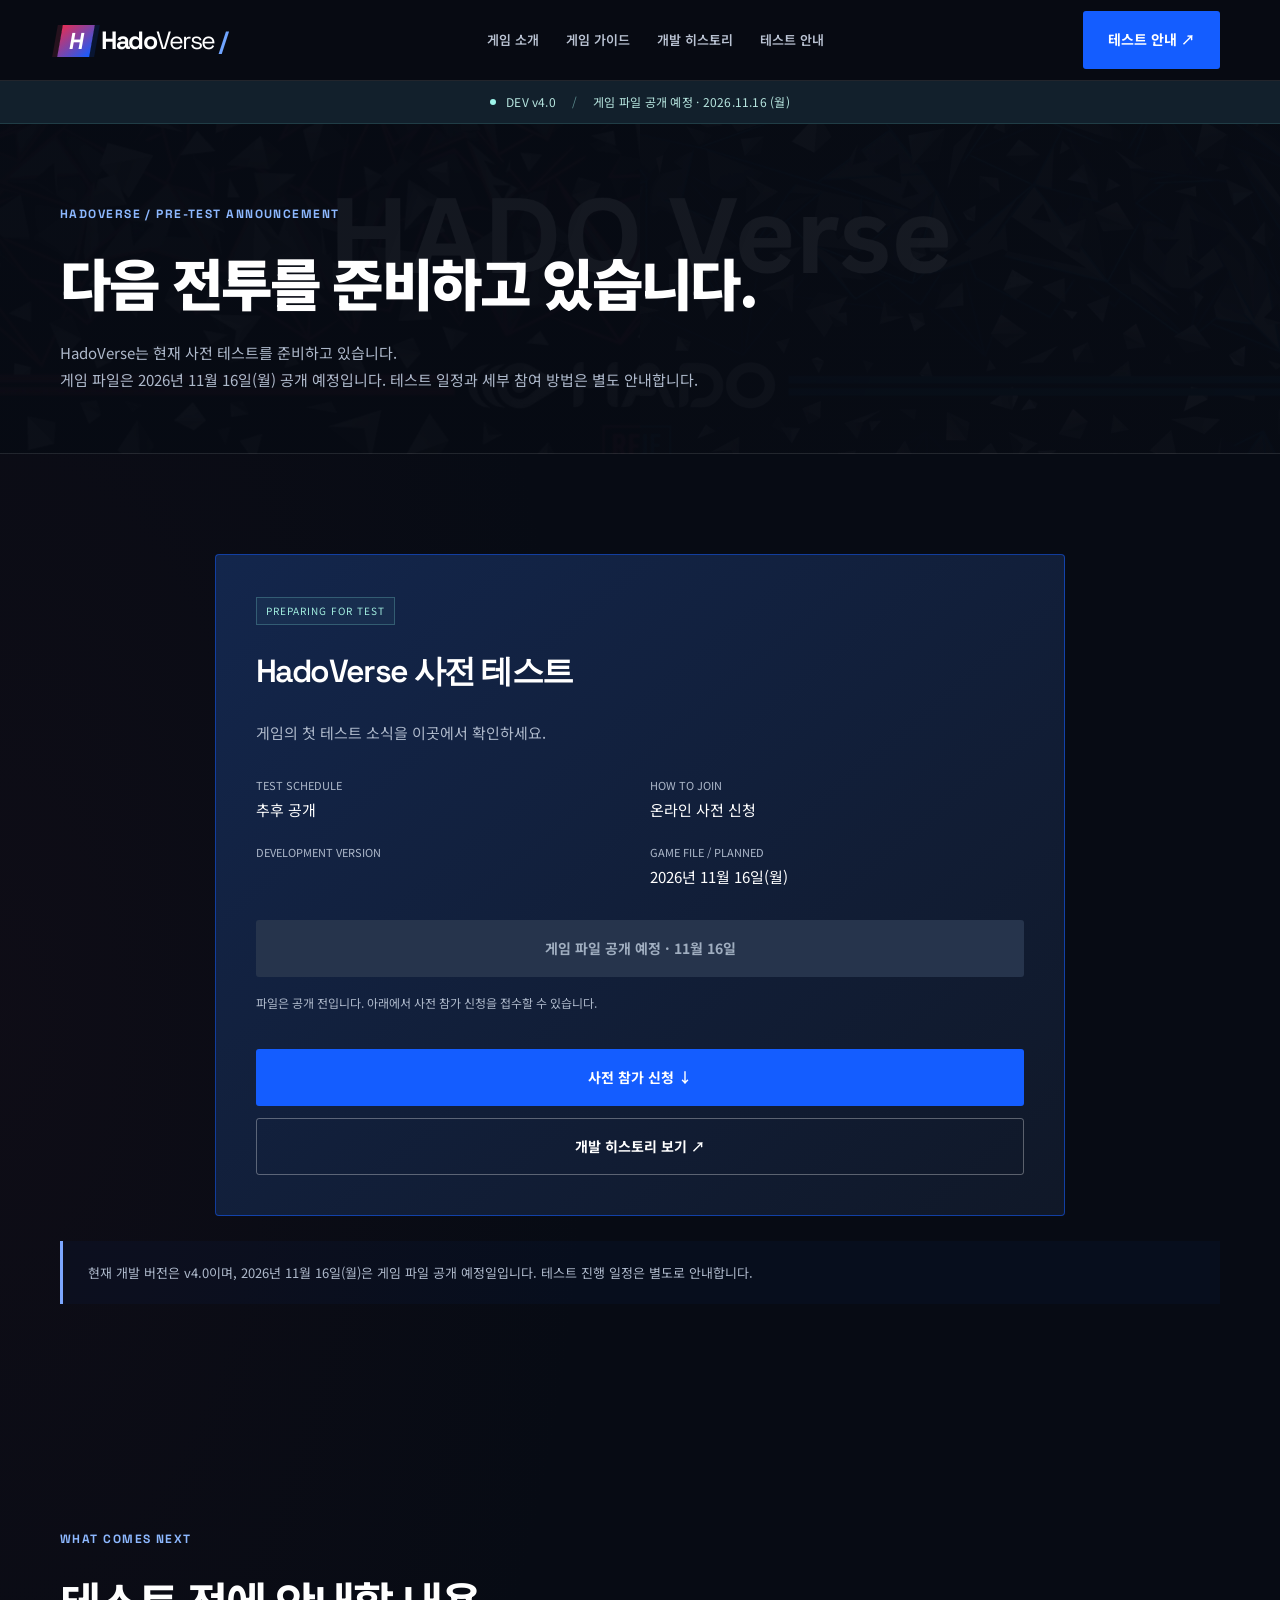
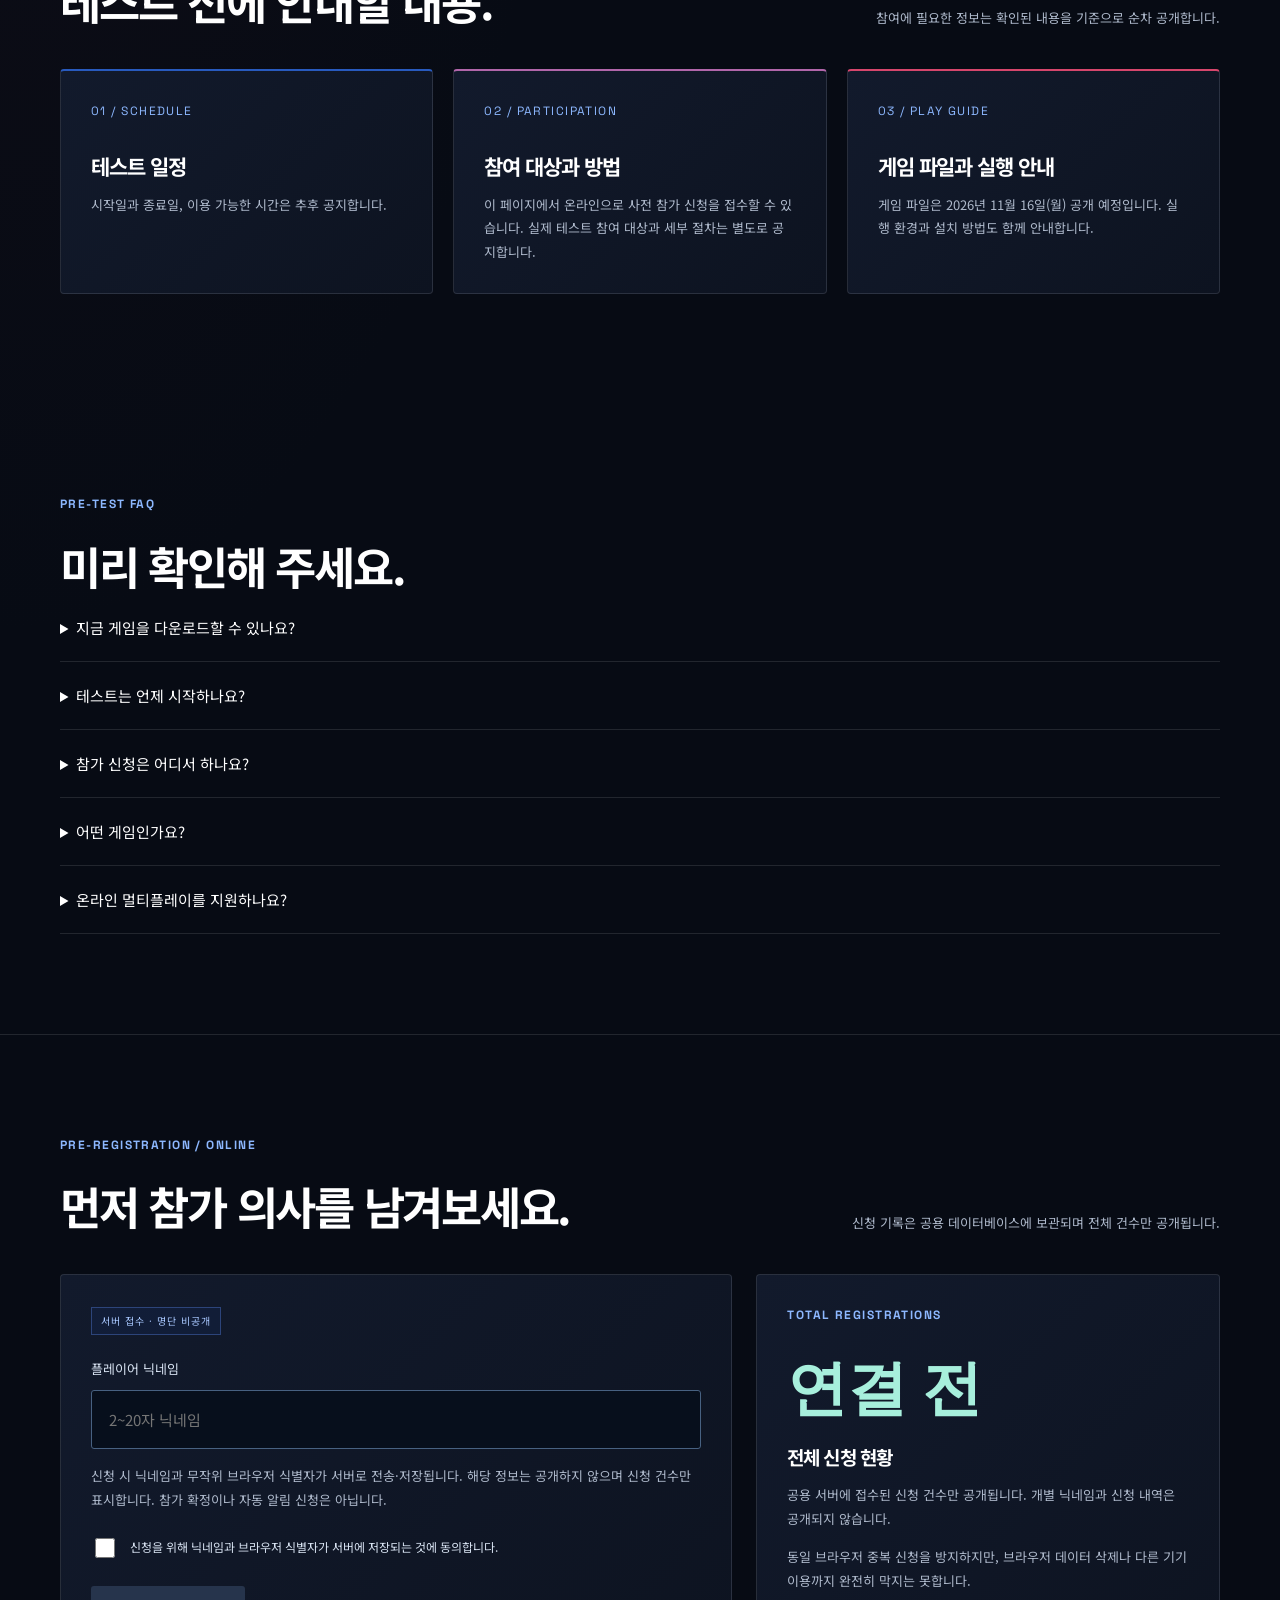
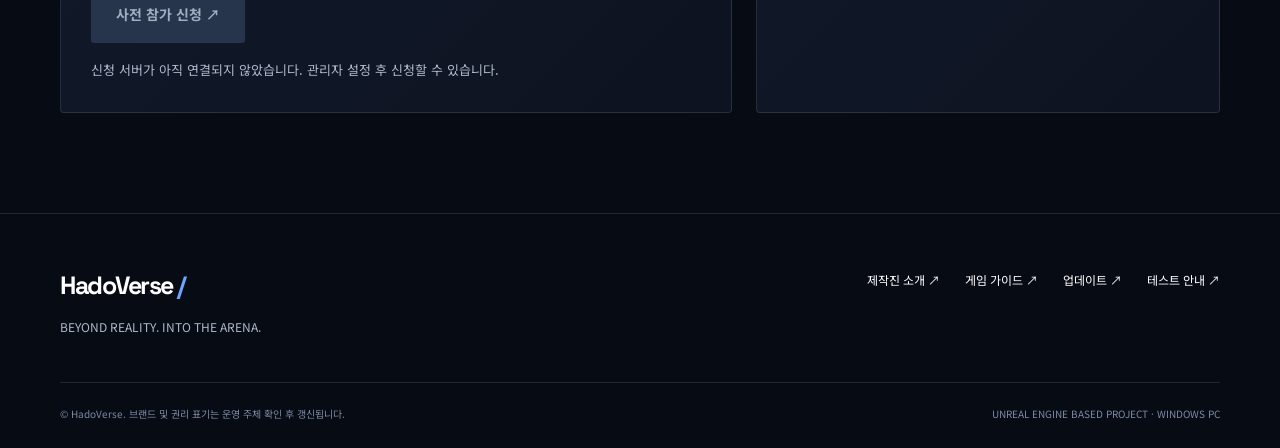
==== commit eaca7485: "Update download.html" ====
--- a/download.html
+++ b/download.html
@@ -1 +1,71 @@
-<!DOCTYPE html><html lang="ko"><head><meta charset="UTF-8"><meta name="viewport" content="width=device-width, initial-scale=1"><meta name="description" content="HadoVerse 사전 테스트 소식과 게임 소개, 개발 이력 및 FORMETA 제작진을 확인하세요."><meta name="theme-color" content="#070B14"><meta property="og:title" content="HadoVerse 테스트 안내"><meta property="og:description" content="속도, 전략, 에너지 컨트롤이 만나는 미래형 아레나."><meta property="og:image" content="assets/images/hado-title.webp"><meta property="og:type" content="website"><meta property="og:locale" content="ko_KR"><title>HadoVerse 테스트 안내</title><link rel="stylesheet" href="css/style.css"><link rel="stylesheet" href="css/responsive.css"></head><body><a class="skip" href="#main">본문으로 건너뛰기</a><header><div class="wrap nav"><a class="brand" href="index.html" aria-label="HadoVerse 홈"><span class="brandmark">H</span>Hado<span style="font-weight:400">Verse</span><i> /</i></a><button class="menu" aria-label="메뉴 열기" aria-expanded="false" aria-controls="navigation">☰</button><nav class="links" id="navigation" aria-label="주 메뉴"><a href="index.html#about">게임 소개</a><a href="guide.html">게임 가이드</a><a href="updates.html">개발 히스토리</a><a href="download.html">테스트 안내</a></nav><a class="btn" href="download.html">테스트 안내 ↗</a></div></header><div class="pretest-strip"><span class="status-dot"></span>DEV v4.0 <span class="strip-divider">/</span> 게임 파일 공개 예정 · 2026.11.16 (월)</div><main id="main"><section class="subhero"><div class="wrap"><div class="eyebrow">HADOVERSE / PRE-TEST ANNOUNCEMENT</div><h1>다음 전투를 준비하고 있습니다.</h1><p>HadoVerse는 현재 사전 테스트를 준비하고 있습니다.<br>게임 파일은 2026년 11월 16일(월) 공개 예정입니다. 테스트 일정과 세부 참여 방법은 별도 안내합니다.</p></div></section><section class="block"><div class="wrap"><div class="download-grid"><article class="release"><span class="tag">PREPARING FOR TEST</span><h2>HadoVerse 사전 테스트</h2><p>게임의 첫 테스트 소식을 이곳에서 확인하세요.</p><dl><div><dt>TEST SCHEDULE</dt><dd>추후 공개</dd></div><div><dt>HOW TO JOIN</dt><dd>브라우저 사전 신청 가능</dd></div><div><dt>DEVELOPMENT VERSION</dt><dd data-version></dd></div><div><dt>GAME FILE / PLANNED</dt><dd data-planned-date>2026년 11월 16일(월)</dd></div></dl><button class="btn" disabled>게임 파일 공개 예정 · 11월 16일</button><p class="note">파일은 공개 전입니다. 아래에서 이 브라우저에 사전 참가 의사를 저장할 수 있습니다.</p><div class="actions"><a href="#register" class="btn">사전 참가 신청 ↓</a><a href="updates.html" class="btn outline">개발 히스토리 보기 ↗</a></div></article></div><div class="notice">현재 개발 버전은 v4.0이며, 2026년 11월 16일(월)은 게임 파일 공개 예정일입니다. 테스트 진행 일정은 별도로 안내합니다.</div></div></section><section class="block"><div class="wrap"><div class="section-head"><div><div class="eyebrow">WHAT COMES NEXT</div><h2>테스트 전에 안내할 내용.</h2></div><p>참여에 필요한 정보는 확인된 내용을 기준으로 순차 공개합니다.</p></div><div class="rules"><article class="card"><div class="number">01 / SCHEDULE</div><h3>테스트 일정</h3><p>시작일과 종료일, 이용 가능한 시간은 추후 공지합니다.</p></article><article class="card"><div class="number">02 / PARTICIPATION</div><h3>참여 대상과 방법</h3><p>이 페이지에서 브라우저에 참가 의사를 미리 저장할 수 있습니다. 실제 테스트 참여 대상과 세부 절차는 별도로 공지합니다.</p></article><article class="card"><div class="number">03 / PLAY GUIDE</div><h3>게임 파일과 실행 안내</h3><p>게임 파일은 2026년 11월 16일(월) 공개 예정입니다. 실행 환경과 설치 방법도 함께 안내합니다.</p></article></div></div></section><section class="block"><div class="wrap"><div class="eyebrow">PRE-TEST FAQ</div><h2>미리 확인해 주세요.</h2><details><summary>지금 게임을 다운로드할 수 있나요?</summary><p>현재는 다운로드를 제공하지 않습니다. 게임 파일은 2026년 11월 16일(월) 공개 예정입니다.</p></details><details><summary>테스트는 언제 시작하나요?</summary><p>일정은 아직 확정되지 않았습니다. 확정되면 이 페이지에서 안내합니다.</p></details><details><summary>참가 신청은 어디서 하나요?</summary><p>이 페이지의 사전 참가 신청에서 기록을 저장할 수 있습니다. 브라우저에만 저장되며 운영진에게 전송되지 않습니다. 실제 참여 절차는 별도 공지합니다.</p></details><details><summary>어떤 게임인가요?</summary><p>HadoVerse는 Unreal Engine 기반 아레나 액션 게임입니다. 초기 체험 버전에서 AI 1:1 대전 및 플레이 체험을 구현했으며, 테스트 제공 콘텐츠는 별도 안내합니다.</p></details><details><summary>온라인 멀티플레이를 지원하나요?</summary><p>이번 테스트의 제공 기능과 온라인 멀티플레이 지원 여부는 확정 후 안내합니다.</p></details></div></section><section class="block registration-section" id="register"><div class="wrap"><div class="section-head"><div><div class="eyebrow">PRE-REGISTRATION / ON THIS BROWSER</div><h2>먼저 참가 의사를 남겨보세요.</h2></div><p>별도 계정 없이 이 브라우저에 사전 신청 기록을 저장할 수 있습니다.</p></div><div class="registration-layout"><div class="card registration-card"><span class="tag">브라우저에만 저장 · 서버 전송 없음</span><form id="registration-form"><label for="registration-name">플레이어 닉네임</label><input id="registration-name" name="nickname" type="text" minlength="2" maxlength="20" placeholder="2~20자 닉네임" autocomplete="nickname" required aria-describedby="registration-help"><p id="registration-help" class="note">이 신청 기록은 이 브라우저에만 저장되며 운영진에게 전송되지 않습니다. 참여 확정이나 자동 알림 신청이 아닙니다.</p><label class="registration-consent"><input id="registration-consent" type="checkbox" required><span>브라우저에만 기록이 저장되고 운영진에게 전송되지 않음을 확인했습니다.</span></label><button type="submit" class="btn" id="registration-submit">이 브라우저에 신청 저장 ↗</button></form><div id="registration-receipt" hidden><h3>신청 기록을 저장했습니다.</h3><p id="registration-saved-name"></p><p id="registration-saved-date" class="note"></p><p class="note">이 브라우저에는 이미 기록이 있어 추가 신청할 수 없습니다. 파일 공개일에 이 페이지를 다시 확인해 주세요.</p></div><p id="registration-message" role="status" aria-live="polite" class="note"></p><noscript><p>신청 기록 저장에는 JavaScript가 필요합니다.</p></noscript></div><aside class="card registration-info"><div class="eyebrow">LOCAL RECORD</div><span class="registration-count" id="registration-count">—</span><h3>이 브라우저의 저장 기록</h3><p>전체 참가 인원수가 아닙니다. 다른 사람이나 다른 브라우저의 신청 기록은 집계되지 않습니다.</p><p class="note">같은 사이트 주소와 브라우저에서 기록이 유지됩니다. 시크릿 모드, 다른 기기·브라우저, 저장소 삭제 이후에는 중복 방지가 유지되지 않을 수 있습니다.</p><p class="note">전체 신청 접수·인원 집계에는 서버 또는 별도 신청 서비스가 필요합니다.</p></aside></div></div></section></main><footer><div class="wrap"><div class="footer-top"><div><a class="brand" href="index.html">HadoVerse<i> /</i></a><p>BEYOND REALITY. INTO THE ARENA.</p></div><div class="footer-links"><a href="updates.html#history-v1">제작진 소개 ↗</a><a href="guide.html">게임 가이드 ↗</a><a href="updates.html">업데이트 ↗</a><a href="download.html">테스트 안내 ↗</a></div></div><div class="footer-bottom"><span>© HadoVerse. 브랜드 및 권리 표기는 운영 주체 확인 후 갱신됩니다.</span><span>UNREAL ENGINE BASED PROJECT · WINDOWS PC</span></div></div></footer><script src="js/config.js"></script><script src="js/main.js"></script><script src="js/download.js"></script><script src="js/registration.js"></script></body></html>+<!DOCTYPE html>
+<html lang="ko">
+<head>
+<meta charset="UTF-8">
+<meta name="viewport" content="width=device-width, initial-scale=1">
+<meta name="description" content="HadoVerse 사전 테스트 소식과 게임 소개, 개발 이력을 확인하세요.">
+<meta name="theme-color" content="#070B14">
+<meta property="og:title" content="HadoVerse 테스트 안내">
+<meta property="og:description" content="속도, 전략, 에너지 컨트롤이 만나는 미래형 아레나.">
+<meta property="og:image" content="assets/images/hado-title.webp">
+<meta property="og:type" content="website">
+<meta property="og:locale" content="ko_KR">
+<title>HadoVerse 테스트 안내</title>
+<link rel="stylesheet" href="css/style.css">
+<link rel="stylesheet" href="css/responsive.css">
+</head>
+<body>
+<a class="skip" href="#main">본문으로 건너뛰기</a>
+<header><div class="wrap nav">
+<a class="brand" href="index.html" aria-label="HadoVerse 홈"><span class="brandmark">H</span>Hado<span style="font-weight:400">Verse</span><i> /</i></a>
+<button class="menu" aria-label="메뉴 열기" aria-expanded="false" aria-controls="navigation">☰</button>
+<nav class="links" id="navigation" aria-label="주 메뉴"><a href="index.html#about">게임 소개</a><a href="guide.html">게임 가이드</a><a href="updates.html">개발 히스토리</a><a href="download.html">테스트 안내</a></nav>
+<a class="btn" href="download.html">테스트 안내 ↗</a>
+</div></header>
+<div class="pretest-strip"><span class="status-dot"></span>DEV v4.0 <span class="strip-divider">/</span> 게임 파일 공개 예정 · 2026.11.16 (월)</div>
+<main id="main">
+<section class="subhero"><div class="wrap"><div class="eyebrow">HADOVERSE / PRE-TEST ANNOUNCEMENT</div><h1>다음 전투를 준비하고 있습니다.</h1><p>HadoVerse는 현재 사전 테스트를 준비하고 있습니다.<br>게임 파일은 2026년 11월 16일(월) 공개 예정입니다. 테스트 일정과 세부 참여 방법은 별도 안내합니다.</p></div></section>
+<section class="block"><div class="wrap"><div class="download-grid"><article class="release">
+<span class="tag">PREPARING FOR TEST</span><h2>HadoVerse 사전 테스트</h2><p>게임의 첫 테스트 소식을 이곳에서 확인하세요.</p>
+<dl><div><dt>TEST SCHEDULE</dt><dd>추후 공개</dd></div><div><dt>HOW TO JOIN</dt><dd>온라인 사전 신청</dd></div><div><dt>DEVELOPMENT VERSION</dt><dd data-version></dd></div><div><dt>GAME FILE / PLANNED</dt><dd data-planned-date>2026년 11월 16일(월)</dd></div></dl>
+<button class="btn" disabled>게임 파일 공개 예정 · 11월 16일</button><p class="note">파일은 공개 전입니다. 아래에서 사전 참가 신청을 접수할 수 있습니다.</p>
+<div class="actions"><a href="#register" class="btn">사전 참가 신청 ↓</a><a href="updates.html" class="btn outline">개발 히스토리 보기 ↗</a></div>
+</article></div><div class="notice">현재 개발 버전은 v4.0이며, 2026년 11월 16일(월)은 게임 파일 공개 예정일입니다. 테스트 진행 일정은 별도로 안내합니다.</div></div></section>
+<section class="block"><div class="wrap"><div class="section-head"><div><div class="eyebrow">WHAT COMES NEXT</div><h2>테스트 전에 안내할 내용.</h2></div><p>참여에 필요한 정보는 확인된 내용을 기준으로 순차 공개합니다.</p></div>
+<div class="rules"><article class="card"><div class="number">01 / SCHEDULE</div><h3>테스트 일정</h3><p>시작일과 종료일, 이용 가능한 시간은 추후 공지합니다.</p></article>
+<article class="card"><div class="number">02 / PARTICIPATION</div><h3>참여 대상과 방법</h3><p>이 페이지에서 온라인으로 사전 참가 신청을 접수할 수 있습니다. 실제 테스트 참여 대상과 세부 절차는 별도로 공지합니다.</p></article>
+<article class="card"><div class="number">03 / PLAY GUIDE</div><h3>게임 파일과 실행 안내</h3><p>게임 파일은 2026년 11월 16일(월) 공개 예정입니다. 실행 환경과 설치 방법도 함께 안내합니다.</p></article></div></div></section>
+<section class="block"><div class="wrap"><div class="eyebrow">PRE-TEST FAQ</div><h2>미리 확인해 주세요.</h2>
+<details><summary>지금 게임을 다운로드할 수 있나요?</summary><p>현재는 다운로드를 제공하지 않습니다. 게임 파일은 2026년 11월 16일(월) 공개 예정입니다.</p></details>
+<details><summary>테스트는 언제 시작하나요?</summary><p>일정은 아직 확정되지 않았습니다. 확정되면 이 페이지에서 안내합니다.</p></details>
+<details><summary>참가 신청은 어디서 하나요?</summary><p>아래 신청 폼에서 닉네임을 등록할 수 있습니다. 데이터는 별도의 서버에 저장되고, 공개 화면에는 전체 신청 건수만 표시합니다. 신청만으로 참가가 확정되거나 알림이 발송되지는 않습니다.</p></details>
+<details><summary>어떤 게임인가요?</summary><p>HadoVerse는 Unreal Engine 기반 아레나 액션 게임입니다. 초기 체험 버전에서 AI 1:1 대전 및 플레이 체험을 구현했으며, 테스트 제공 콘텐츠는 별도 안내합니다.</p></details>
+<details><summary>온라인 멀티플레이를 지원하나요?</summary><p>이번 테스트의 제공 기능과 온라인 멀티플레이 지원 여부는 확정 후 안내합니다.</p></details>
+</div></section>
+<section class="block registration-section" id="register"><div class="wrap"><div class="section-head"><div><div class="eyebrow">PRE-REGISTRATION / ONLINE</div><h2>먼저 참가 의사를 남겨보세요.</h2></div><p>신청 기록은 공용 데이터베이스에 보관되며 전체 건수만 공개됩니다.</p></div>
+<div class="registration-layout"><div class="card registration-card">
+<span class="tag">서버 접수 · 명단 비공개</span>
+<form id="registration-form">
+<label for="registration-name">플레이어 닉네임</label>
+<input id="registration-name" name="nickname" type="text" minlength="2" maxlength="20" placeholder="2~20자 닉네임" autocomplete="nickname" required aria-describedby="registration-help">
+<p id="registration-help" class="note">신청 시 닉네임과 무작위 브라우저 식별자가 서버로 전송·저장됩니다. 해당 정보는 공개하지 않으며 신청 건수만 표시합니다. 참가 확정이나 자동 알림 신청은 아닙니다.</p>
+<label class="registration-consent"><input id="registration-consent" type="checkbox" required><span>신청을 위해 닉네임과 브라우저 식별자가 서버에 저장되는 것에 동의합니다.</span></label>
+<button type="submit" class="btn" id="registration-submit">사전 참가 신청 ↗</button>
+</form>
+<div id="registration-receipt" hidden><h3>신청이 접수되었습니다.</h3><p id="registration-saved-name"></p><p id="registration-saved-date" class="note"></p><p class="note">이 브라우저에서는 추가 신청이 제한됩니다. 다만 다른 브라우저나 저장소 삭제를 통한 중복 신청까지 완전히 차단하지는 못합니다.</p></div>
+<p id="registration-message" role="status" aria-live="polite" class="note"></p>
+<noscript><p>사전 신청에는 JavaScript가 필요합니다.</p></noscript>
+</div><aside class="card registration-info"><div class="eyebrow">TOTAL REGISTRATIONS</div><span class="registration-count" id="registration-count">—</span><h3>전체 신청 현황</h3>
+<p>모든 브라우저에서 서버에 접수된 신청 건수입니다. 개별 신청자의 정보는 공개되지 않습니다.</p>
+<p class="note">고유 참가 인원과 같지는 않을 수 있습니다. 브라우저나 기기를 바꿔 신청하면 중복 기록이 생성될 수 있습니다.</p>
+</aside></div></div></section>
+</main>
+<footer><div class="wrap"><div class="footer-top"><div><a class="brand" href="index.html">HadoVerse<i> /</i></a><p>BEYOND REALITY. INTO THE ARENA.</p></div>
+<div class="footer-links"><a href="updates.html#history-v1">제작진 소개 ↗</a><a href="guide.html">게임 가이드 ↗</a><a href="updates.html">업데이트 ↗</a><a href="download.html">테스트 안내 ↗</a></div></div>
+<div class="footer-bottom"><span>© HadoVerse. 브랜드 및 권리 표기는 운영 주체 확인 후 갱신됩니다.</span><span>UNREAL ENGINE BASED PROJECT · WINDOWS PC</span></div></div></footer>
+<script src="js/config.js"></script>
+<script src="js/main.js"></script>
+<script src="js/download.js"></script>
+<script src="js/registration-config.js"></script>
+<script src="js/registration.js"></script>
+</body></html>
